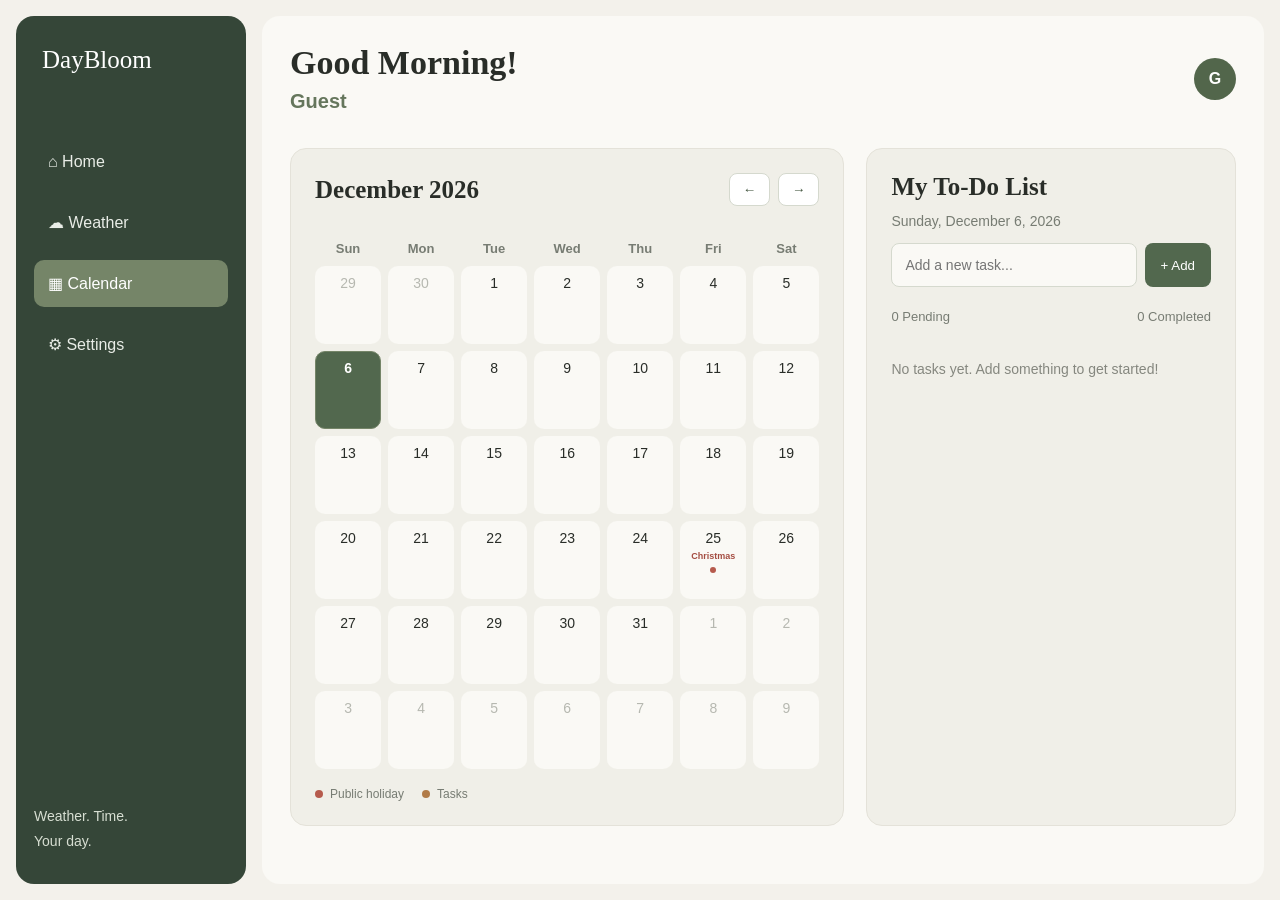
==== calendar.html @ a778349d "Add files via upload" ====
<!DOCTYPE html>
<html lang="en">
<head>
    <meta charset="UTF-8">
    <meta name="viewport" content="width=device-width, initial-scale=1.0">

    <title>DayBloom | Calendar</title>

    <link rel="stylesheet" href="style.css">

    <style>
        .calendar-layout {
            display: grid;
            grid-template-columns: minmax(0, 1.5fr) minmax(260px, 1fr);
            gap: 22px;
            margin-top: 35px;
        }

        .calendar-panel,
        .todo-panel {
            background: #F0EFE8;
            border: 1px solid #E4E2D9;
            border-radius: 16px;
            padding: 24px;
        }

        .calendar-heading {
            display: flex;
            justify-content: space-between;
            align-items: center;
            gap: 12px;
            margin-bottom: 25px;
        }

        .calendar-heading h2,
        .todo-panel h2 {
            font-family: Georgia, serif;
            font-size: 25px;
        }

        .month-controls {
            display: flex;
            gap: 8px;
        }

        .month-controls button {
            border: 1px solid #D5D9CE;
            background: white;
            border-radius: 8px;
            padding: 8px 13px;
            cursor: pointer;
            color: #40533D;
        }

        .weekdays,
        .calendar-grid {
            display: grid;
            grid-template-columns: repeat(7, minmax(0, 1fr));
            gap: 7px;
        }

        .weekdays div {
            text-align: center;
            color: #777C73;
            font-size: 13px;
            padding: 10px 0;
            font-weight: bold;
        }

        .calendar-day {
            min-height: 78px;
            border: 1px solid transparent;
            border-radius: 10px;
            background: #FAF9F5;
            cursor: pointer;
            text-align: center;
            padding: 8px 3px;
            color: #292D28;

            display: flex;
            flex-direction: column;
            align-items: center;
            gap: 5px;
        }

        .calendar-day:hover {
            background: #E0E6D9;
        }

        .calendar-day.today {
            border-color: #758568;
            font-weight: bold;
        }

        .calendar-day.selected {
            background: #52684E;
            color: white;
        }

        .calendar-day.other-month {
            color: #B6B8B0;
        }

        .day-number {
            font-size: 14px;
        }

        /* HOLIDAY NAME INSIDE DATE BOX */

        .holiday-label {
            display: block;
            width: 100%;
            font-size: 9px;
            line-height: 1.2;
            color: #A44D42;
            font-weight: bold;
            text-align: center;
            overflow-wrap: anywhere;
        }

        .calendar-day.selected .holiday-label {
            color: white;
        }

        .day-markers {
            display: flex;
            align-items: center;
            justify-content: center;
            gap: 4px;
            min-height: 7px;
        }

        .task-dot,
        .holiday-dot {
            display: inline-block;
            width: 6px;
            height: 6px;
            border-radius: 50%;
        }

        .task-dot {
            background: #B17B48;
        }

        .holiday-dot {
            background: #B65B4D;
        }

        .calendar-day.selected .task-dot,
        .calendar-day.selected .holiday-dot {
            background: white;
        }

        /* CALENDAR LEGEND */

        .holiday-legend {
            display: flex;
            flex-wrap: wrap;
            gap: 18px;
            margin-top: 18px;
            color: #777C73;
            font-size: 12px;
        }

        .legend-item {
            display: flex;
            align-items: center;
            gap: 7px;
        }

        .legend-dot {
            width: 8px;
            height: 8px;
            border-radius: 50%;
        }

        .legend-holiday {
            background: #B65B4D;
        }

        .legend-task {
            background: #B17B48;
        }

        /* SELECTED DATE */

        .selected-date {
            color: #777C73;
            margin: 12px 0 14px;
            font-size: 14px;
        }

        /* HOLIDAY INFORMATION */

        .holiday-info {
            display: none;
            background: #F7E9E4;
            border-left: 4px solid #B65B4D;
            color: #783F36;
            padding: 13px;
            border-radius: 9px;
            margin-bottom: 20px;
            font-size: 14px;
            line-height: 1.5;
        }

        .holiday-info.visible {
            display: block;
        }

        .holiday-info strong {
            display: block;
            margin-bottom: 3px;
        }

        /* TO-DO FORM */

        .todo-form {
            display: flex;
            gap: 8px;
        }

        .todo-form input {
            flex: 1;
            min-width: 0;
            padding: 13px;
            border: 1px solid #D5D9CE;
            border-radius: 8px;
            background: #FAF9F5;
            font-size: 14px;
        }

        .todo-form button {
            padding: 12px 16px;
            border: none;
            background: #52684E;
            color: white;
            border-radius: 8px;
            cursor: pointer;
        }

        .todo-form button:hover {
            background: #354638;
        }

        .task-summary {
            display: flex;
            justify-content: space-between;
            gap: 10px;
            margin: 22px 0;
            font-size: 13px;
            color: #777C73;
        }

        .task-list {
            display: flex;
            flex-direction: column;
            gap: 10px;
        }

        .task-item {
            display: flex;
            align-items: center;
            gap: 10px;
            background: #FAF9F5;
            padding: 13px;
            border-radius: 9px;
        }

        .task-item input {
            width: 17px;
            height: 17px;
            accent-color: #52684E;
            cursor: pointer;
            flex-shrink: 0;
        }

        .task-text {
            flex: 1;
            overflow-wrap: anywhere;
            font-size: 14px;
        }

        .task-item.completed .task-text {
            text-decoration: line-through;
            color: #999B93;
        }

        .delete-task {
            border: none;
            background: transparent;
            color: #A44D42;
            cursor: pointer;
            font-size: 19px;
        }

        .empty-tasks {
            color: #85877F;
            font-size: 14px;
            line-height: 1.6;
            padding: 12px 0;
        }

        @media (max-width: 850px) {
            .calendar-layout {
                grid-template-columns: 1fr;
            }
        }

        @media (max-width: 450px) {
            .calendar-panel,
            .todo-panel {
                padding: 14px;
            }

            .calendar-day {
                min-height: 65px;
                font-size: 13px;
            }

            .holiday-label {
                font-size: 8px;
            }

            .weekdays div {
                font-size: 11px;
            }

            .todo-form {
                flex-direction: column;
            }
        }
    </style>
</head>

<body>

<div class="app-container">

    <aside class="sidebar">

        <div class="logo">DayBloom</div>

        <nav>
            <a href="index.html" class="nav-link">⌂ Home</a>
            <a href="weather.html" class="nav-link">☁ Weather</a>
            <a href="calendar.html" class="nav-link active">▦ Calendar</a>
            <a href="settings.html" class="nav-link">⚙ Settings</a>
        </nav>

        <div class="sidebar-bottom">
            <p>Weather. Time.</p>
            <p>Your day.</p>
        </div>

    </aside>

    <main class="main-content">

        <header class="top-header">

            <div>
                <h1 id="greeting">Good Morning!</h1>
                <h2 id="username">Welcome to DayBloom</h2>
            </div>

            <a href="settings.html" style="text-decoration:none;">
                <span class="profile-button" id="headerInitial">D</span>
            </a>

        </header>

        <div class="calendar-layout">

            <section class="calendar-panel">

                <div class="calendar-heading">

                    <h2 id="calendarMonth">Month Year</h2>

                    <div class="month-controls">
                        <button id="prevMonth" type="button">←</button>
                        <button id="nextMonth" type="button">→</button>
                    </div>

                </div>

                <div class="weekdays">
                    <div>Sun</div>
                    <div>Mon</div>
                    <div>Tue</div>
                    <div>Wed</div>
                    <div>Thu</div>
                    <div>Fri</div>
                    <div>Sat</div>
                </div>

                <div id="calendarGrid" class="calendar-grid"></div>

                <div class="holiday-legend">

                    <div class="legend-item">
                        <span class="legend-dot legend-holiday"></span>
                        Public holiday
                    </div>

                    <div class="legend-item">
                        <span class="legend-dot legend-task"></span>
                        Tasks
                    </div>

                </div>

            </section>

            <section class="todo-panel">

                <h2>My To-Do List</h2>

                <p id="selectedDateLabel" class="selected-date"></p>

                <div id="holidayInfo" class="holiday-info">
                    <strong id="holidayName"></strong>
                    <span>Karnataka public holiday – 2026</span>
                </div>

                <form id="todoForm" class="todo-form">

                    <input
                        type="text"
                        id="todoInput"
                        placeholder="Add a new task..."
                        maxlength="100"
                        required
                    >

                    <button type="submit">+ Add</button>

                </form>

                <div class="task-summary">
                    <span id="pendingCount">0 Pending</span>
                    <span id="completedCount">0 Completed</span>
                </div>

                <div id="todoList" class="task-list">
                    <p class="empty-tasks">
                        No tasks yet. Add something to get started!
                    </p>
                </div>

            </section>

        </div>

    </main>

</div>

<script src="script.js"></script>

<script>

// ==========================================
// DAYBLOOM CALENDAR AND TO-DO LIST
// WITH HOLIDAY NAMES
// ==========================================

const calendarGrid =
    document.getElementById("calendarGrid");

const calendarMonth =
    document.getElementById("calendarMonth");

const selectedDateLabel =
    document.getElementById("selectedDateLabel");

const todoForm =
    document.getElementById("todoForm");

const todoInput =
    document.getElementById("todoInput");

const todoList =
    document.getElementById("todoList");

const holidayInfo =
    document.getElementById("holidayInfo");

const holidayName =
    document.getElementById("holidayName");

let currentDate = new Date();

let selectedDate = new Date();

let tasks = JSON.parse(
    localStorage.getItem("daybloomTasks") || "{}"
);

// ==========================================
// KARNATAKA PUBLIC HOLIDAYS - 2026
// ==========================================

const holidays = {

    "2026-01-15": "Makara Sankranti",

    "2026-01-26": "Republic Day",

    "2026-03-19": "Ugadi",

    "2026-03-21": "Id-ul-Fitr",

    "2026-03-31": "Mahavir Jayanti",

    "2026-04-03": "Good Friday",

    "2026-04-14": "Dr. B.R. Ambedkar Jayanti",

    "2026-04-20": "Basava Jayanti and Akshaya Tritiya",

    "2026-05-01": "May Day",

    "2026-05-28": "Bakrid",

    "2026-06-26": "Last Day of Muharram",

    "2026-08-15": "Independence Day",

    "2026-08-26": "Eid-Milad",

    "2026-09-14": "Varasiddhi Vinayaka Vrata",

    "2026-10-02": "Gandhi Jayanti",

    "2026-10-20": "Mahanavami and Ayudha Puja",

    "2026-10-21": "Vijayadashami (Dussehra)",

    "2026-11-01": "Kannada Rajyotsava",

    "2026-11-10": "Balipadyami and Deepavali",

    "2026-11-27": "Kanakadasa Jayanti",

    "2026-12-25": "Christmas"

};

// ==========================================
// DATE KEY
// ==========================================

function dateKey(date) {

    const year = date.getFullYear();

    const month = String(date.getMonth() + 1)
        .padStart(2, "0");

    const day = String(date.getDate())
        .padStart(2, "0");

    return `${year}-${month}-${day}`;

}

// ==========================================
// SAVE TASKS
// ==========================================

function saveTasks() {

    localStorage.setItem(
        "daybloomTasks",
        JSON.stringify(tasks)
    );

}

// ==========================================
// RENDER CALENDAR
// ==========================================

function renderCalendar() {

    calendarGrid.innerHTML = "";

    const year = currentDate.getFullYear();

    const month = currentDate.getMonth();

    calendarMonth.textContent =
        currentDate.toLocaleDateString("en-US", {
            month: "long",
            year: "numeric"
        });

    const firstDay =
        new Date(year, month, 1).getDay();

    const daysInMonth =
        new Date(year, month + 1, 0).getDate();

    const previousMonthDays =
        new Date(year, month, 0).getDate();

    const todayKey = dateKey(new Date());

    const selectedKey = dateKey(selectedDate);

    for (let i = 0; i < 42; i++) {

        let dayNumber;

        let dayDate;

        let otherMonth = false;

        if (i < firstDay) {

            dayNumber =
                previousMonthDays - firstDay + i + 1;

            dayDate =
                new Date(year, month - 1, dayNumber);

            otherMonth = true;

        } else if (i >= firstDay + daysInMonth) {

            dayNumber =
                i - firstDay - daysInMonth + 1;

            dayDate =
                new Date(year, month + 1, dayNumber);

            otherMonth = true;

        } else {

            dayNumber = i - firstDay + 1;

            dayDate =
                new Date(year, month, dayNumber);

        }

        const key = dateKey(dayDate);

        const dayButton =
            document.createElement("button");

        dayButton.type = "button";

        dayButton.className = "calendar-day";

        dayButton.setAttribute(
            "aria-label",
            dayDate.toDateString() +
            (holidays[key] ? ", " + holidays[key] : "")
        );

        // DATE NUMBER

        const number =
            document.createElement("span");

        number.className = "day-number";

        number.textContent = dayNumber;

        dayButton.appendChild(number);

        // HOLIDAY NAME INSIDE DATE BOX

        if (holidays[key]) {

            const holidayLabel =
                document.createElement("span");

            holidayLabel.className = "holiday-label";

            holidayLabel.textContent = holidays[key];

            dayButton.appendChild(holidayLabel);

        }

        // HOLIDAY AND TASK DOTS

        const markers =
            document.createElement("span");

        markers.className = "day-markers";

        // HOLIDAY DOT

        if (holidays[key]) {

            const holidayDot =
                document.createElement("span");

            holidayDot.className = "holiday-dot";

            holidayDot.title = holidays[key];

            markers.appendChild(holidayDot);

        }

        // TASK DOT

        if (tasks[key] && tasks[key].length > 0) {

            const taskDot =
                document.createElement("span");

            taskDot.className = "task-dot";

            taskDot.title = "Tasks";

            markers.appendChild(taskDot);

        }

        dayButton.appendChild(markers);

        // TODAY

        if (key === todayKey) {
            dayButton.classList.add("today");
        }

        // OTHER MONTH

        if (otherMonth) {
            dayButton.classList.add("other-month");
        }

        // SELECTED DATE

        if (key === selectedKey) {
            dayButton.classList.add("selected");
        }

        // SELECT DATE

        dayButton.addEventListener("click", function() {

            selectedDate = new Date(dayDate);

            currentDate = new Date(
                dayDate.getFullYear(),
                dayDate.getMonth(),
                1
            );

            renderCalendar();

            renderTasks();

        });

        calendarGrid.appendChild(dayButton);

    }

}

// ==========================================
// DISPLAY SELECTED DATE AND HOLIDAY
// ==========================================

function renderHoliday() {

    const key = dateKey(selectedDate);

    if (holidays[key]) {

        holidayInfo.classList.add("visible");

        holidayName.textContent =
            "🎉 " + holidays[key];

    } else {

        holidayInfo.classList.remove("visible");

        holidayName.textContent = "";

    }

}

// ==========================================
// RENDER TO-DO LIST
// ==========================================

function renderTasks() {

    const key = dateKey(selectedDate);

    selectedDateLabel.textContent =
        selectedDate.toLocaleDateString("en-US", {
            weekday: "long",
            day: "numeric",
            month: "long",
            year: "numeric"
        });

    renderHoliday();

    todoList.innerHTML = "";

    const dayTasks = tasks[key] || [];

    const pending = dayTasks.filter(
        task => !task.completed
    ).length;

    const completed = dayTasks.filter(
        task => task.completed
    ).length;

    document.getElementById("pendingCount")
        .textContent = `${pending} Pending`;

    document.getElementById("completedCount")
        .textContent = `${completed} Completed`;

    if (dayTasks.length === 0) {

        const empty = document.createElement("p");

        empty.className = "empty-tasks";

        empty.textContent =
            "No tasks yet. Add something to get started!";

        todoList.appendChild(empty);

        return;

    }

    dayTasks.forEach((task, index) => {

        const item =
            document.createElement("div");

        item.className = "task-item";

        if (task.completed) {
            item.classList.add("completed");
        }

        const checkbox =
            document.createElement("input");

        checkbox.type = "checkbox";

        checkbox.checked = task.completed;

        checkbox.addEventListener("change", function() {

            tasks[key][index].completed =
                checkbox.checked;

            saveTasks();

            renderTasks();

        });

        const text =
            document.createElement("span");

        text.className = "task-text";

        text.textContent = task.text;

        const deleteButton =
            document.createElement("button");

        deleteButton.className = "delete-task";

        deleteButton.type = "button";

        deleteButton.textContent = "×";

        deleteButton.addEventListener("click", function() {

            tasks[key].splice(index, 1);

            if (tasks[key].length === 0) {
                delete tasks[key];
            }

            saveTasks();

            renderCalendar();

            renderTasks();

        });

        item.appendChild(checkbox);

        item.appendChild(text);

        item.appendChild(deleteButton);

        todoList.appendChild(item);

    });

}

// ==========================================
// ADD NEW TASK
// ==========================================

todoForm.addEventListener("submit", function(event) {

    event.preventDefault();

    const text = todoInput.value.trim();

    if (!text) return;

    const key = dateKey(selectedDate);

    if (!tasks[key]) {
        tasks[key] = [];
    }

    tasks[key].push({
        text: text,
        completed: false
    });

    saveTasks();

    todoInput.value = "";

    renderCalendar();

    renderTasks();

});

// ==========================================
// PREVIOUS MONTH
// ==========================================

document.getElementById("prevMonth")
    .addEventListener("click", function() {

        currentDate.setDate(1);

        currentDate.setMonth(
            currentDate.getMonth() - 1
        );

        renderCalendar();

    });

// ==========================================
// NEXT MONTH
// ==========================================

document.getElementById("nextMonth")
    .addEventListener("click", function() {

        currentDate.setDate(1);

        currentDate.setMonth(
            currentDate.getMonth() + 1
        );

        renderCalendar();

    });

// ==========================================
// INITIAL DISPLAY
// ==========================================

renderCalendar();

renderTasks();

</script>

</body>
</html>
---- style.css ----
/* =================================
   DAYBLOOM COMPLETE DESIGN
================================= */

* {
    margin: 0;
    padding: 0;
    box-sizing: border-box;
}

body {
    font-family: Arial, sans-serif;
    background: #F3F1EB;
    color: #292D28;
}

.app-container {
    display: flex;
    min-height: 100vh;
    padding: 16px;
    gap: 16px;
}

/* SIDEBAR */

.sidebar {
    width: 230px;
    flex-shrink: 0;
    background: #354638;
    color: white;
    border-radius: 18px;
    padding: 30px 18px;
    display: flex;
    flex-direction: column;
}

.logo {
    font-family: Georgia, serif;
    font-size: 25px;
    margin-bottom: 65px;
    padding-left: 8px;
}

.sidebar nav {
    display: flex;
    flex-direction: column;
    gap: 14px;
}

.nav-link {
    color: #E9EDE7;
    text-decoration: none;
    padding: 14px;
    border-radius: 10px;
    transition: 0.3s;
}

.nav-link:hover,
.nav-link.active {
    background: #758568;
    color: white;
}

.sidebar-bottom {
    margin-top: auto;
    color: #D8DFD3;
    line-height: 1.8;
    font-size: 14px;
}

/* MAIN CONTENT */

.main-content {
    flex: 1;
    min-width: 0;
    padding: 28px;
    background: #FAF9F5;
    border-radius: 18px;
}

.top-header {
    display: flex;
    justify-content: space-between;
    align-items: center;
}

.top-header h1 {
    font-family: Georgia, serif;
    font-size: 34px;
}

.top-header h2 {
    font-size: 20px;
    color: #65765C;
    margin-top: 8px;
}

.profile-button {
    width: 42px;
    height: 42px;
    border-radius: 50%;
    display: flex;
    align-items: center;
    justify-content: center;
    background: #52664B;
    color: white;
    font-weight: bold;
}

.welcome-section {
    margin-top: 65px;
    margin-bottom: 35px;
}

.welcome-section h2 {
    font-family: Georgia, serif;
    font-size: 29px;
    margin-bottom: 12px;
}

.welcome-section p {
    color: #777C73;
    line-height: 1.7;
}

/* HOME CARDS */

.feature-grid {
    display: grid;
    grid-template-columns: repeat(2, minmax(0, 1fr));
    gap: 24px;
}

.feature-card {
    background: #F0EFE8;
    border: 1px solid #E4E2D9;
    border-radius: 16px;
    padding: 30px;
    min-height: 250px;
    transition: 0.3s;
}

.feature-card:hover {
    transform: translateY(-4px);
    box-shadow: 0 8px 24px #00000010;
}

.card-icon {
    font-size: 35px;
    color: #52664B;
    margin-bottom: 20px;
}

.feature-card h3 {
    font-family: Georgia, serif;
    font-size: 24px;
    margin-bottom: 12px;
}

.feature-card p {
    color: #777C73;
    line-height: 1.7;
    margin-bottom: 22px;
}

.action-button {
    display: inline-block;
    background: #53684D;
    color: white;
    text-decoration: none;
    padding: 12px 20px;
    border-radius: 9px;
}

.action-button:hover {
    background: #354638;
}

footer {
    margin-top: 65px;
    color: #85877F;
    font-size: 13px;
}

/* WEATHER LOCATION BUTTONS */

.location-section {
    display: flex;
    gap: 15px;
    margin: 30px 0;
    flex-wrap: wrap;
}

.location-button {
    padding: 14px 22px;
    border-radius: 10px;
    border: 1px solid #D5D9CE;
    background: white;
    color: #40533D;
    font-size: 14px;
    cursor: pointer;
    transition: 0.3s;
}

.location-button:hover {
    background: #E5E9DF;
}

/* CURRENT WEATHER CARD */

.weather-main-card {
    background: linear-gradient(120deg, #52684E, #87977B);
    color: white;
    border-radius: 18px;
    padding: 35px;
    display: flex;
    justify-content: space-between;
    align-items: center;
    gap: 25px;
    flex-wrap: wrap;
    box-shadow: 0 8px 25px #00000012;
}

.weather-left {
    min-width: 0;
    flex: 1;
}

.weather-left h2 {
    font-family: Georgia, serif;
    font-size: 26px;
    margin-bottom: 8px;
    overflow-wrap: anywhere;
}

.weather-left p {
    color: #E8EDE5;
    margin-top: 10px;
}

.temperature {
    display: flex;
    align-items: center;
    gap: 25px;
    margin: 25px 0;
}

#temperature {
    font-family: Georgia, serif;
    font-size: 65px;
}

#weatherIcon {
    font-size: 55px;
}

.weather-details {
    min-width: 230px;
    padding: 22px;
    background: #FFFFFF20;
    border-radius: 14px;
}

.weather-details p {
    display: flex;
    justify-content: space-between;
    gap: 15px;
    margin: 15px 0;
    color: white;
}

/* WEATHER SECTIONS */

.weather-section {
    margin-top: 38px;
}

.weather-section h2 {
    font-family: Georgia, serif;
    font-size: 24px;
    margin-bottom: 20px;
}

.section-heading {
    display: flex;
    justify-content: space-between;
    align-items: center;
    gap: 15px;
}

.section-heading select {
    padding: 10px 15px;
    border: 1px solid #D5D9CE;
    border-radius: 8px;
    background: white;
    color: #40533D;
}

/* GRAPH */

.chart-card {
    width: 100%;
    max-width: 650px;
    height: 360px;
    padding: 20px;
    background: #F0EFE8;
    border: 1px solid #E4E2D9;
    border-radius: 16px;
    position: relative;
}

/* FORECAST */

.forecast-grid {
    display: grid;
    grid-template-columns: repeat(5, minmax(0, 1fr));
    gap: 14px;
}

.forecast-card {
    text-align: center;
    padding: 22px 10px;
    background: #F0EFE8;
    border: 1px solid #E4E2D9;
    border-radius: 13px;
}

.forecast-card p {
    color: #777C73;
    margin: 10px 0;
}

.forecast-icon {
    font-size: 30px;
    margin: 12px 0;
}

/* HIGHLIGHTS */

.highlights-grid {
    display: grid;
    grid-template-columns: repeat(4, minmax(0, 1fr));
    gap: 15px;
}

.highlight-card {
    padding: 22px 12px;
    text-align: center;
    background: #F0EFE8;
    border-radius: 13px;
    border: 1px solid #E4E2D9;
}

.highlight-card span {
    font-size: 25px;
}

.highlight-card p {
    margin: 12px 0;
    color: #777C73;
    font-size: 14px;
}

.highlight-card h3 {
    font-size: 19px;
    color: #40533D;
}

/* MAP MODAL */

.map-modal {
    display: none;
    position: fixed;
    inset: 0;
    z-index: 1000;
    background: #172018B8;
    justify-content: center;
    align-items: center;
    padding: 20px;
}

.map-modal.show {
    display: flex;
}

.map-box {
    width: 100%;
    max-width: 950px;
    background: #FAF9F5;
    border-radius: 18px;
    padding: 22px;
    box-shadow: 0 15px 50px #00000030;
}

.map-header,
.map-footer {
    display: flex;
    justify-content: space-between;
    align-items: center;
    gap: 15px;
}

.map-header {
    margin-bottom: 15px;
}

.map-header h2 {
    font-family: Georgia, serif;
    font-size: 23px;
}

.map-header p,
.map-footer p {
    color: #777C73;
    margin-top: 7px;
}

.close-button {
    border: none;
    background: #EAE9E1;
    border-radius: 50%;
    width: 38px;
    height: 38px;
    cursor: pointer;
    flex-shrink: 0;
}

/* IMPORTANT: MAP INTERACTION */

#map {
    height: 430px;
    width: 100%;
    border-radius: 12px;
    position: relative;
    z-index: 1;
    cursor: grab;
    pointer-events: auto;
    touch-action: none;
    overflow: hidden;
}

#map:active {
    cursor: grabbing;
}

.leaflet-container {
    font-family: Arial, sans-serif;
    pointer-events: auto;
}

.leaflet-pane,
.leaflet-tile-pane,
.leaflet-overlay-pane,
.leaflet-marker-pane,
.leaflet-control-container {
    pointer-events: auto;
}

.confirm-button {
    padding: 13px 22px;
    background: #52684E;
    color: white;
    border: none;
    border-radius: 9px;
    cursor: pointer;
}

.confirm-button:hover {
    background: #354638;
}

.map-footer {
    margin-top: 18px;
}

/* MOBILE RESPONSIVENESS */

@media (max-width: 750px) {

    .app-container {
        flex-direction: column;
        padding: 10px;
    }

    .sidebar {
        width: 100%;
        padding: 18px;
    }

    .logo {
        margin-bottom: 20px;
    }

    .sidebar nav {
        flex-direction: row;
        flex-wrap: wrap;
    }

    .sidebar-bottom {
        display: none;
    }

    .main-content {
        padding: 20px;
    }

    .top-header h1 {
        font-size: 26px;
    }

    .welcome-section {
        margin-top: 35px;
    }

    .feature-grid {
        grid-template-columns: 1fr;
    }

    .weather-main-card {
        padding: 22px;
    }

    .weather-details {
        width: 100%;
    }

    .forecast-grid {
        grid-template-columns: repeat(2, minmax(0, 1fr));
    }

    .highlights-grid {
        grid-template-columns: repeat(2, minmax(0, 1fr));
    }

    .chart-card {
        height: 320px;
    }

    .map-modal {
        padding: 8px;
    }

    .map-box {
        padding: 12px;
    }

    #map {
        height: 55vh;
        min-height: 300px;
    }

    .map-footer {
        flex-direction: column;
        align-items: stretch;
    }
}
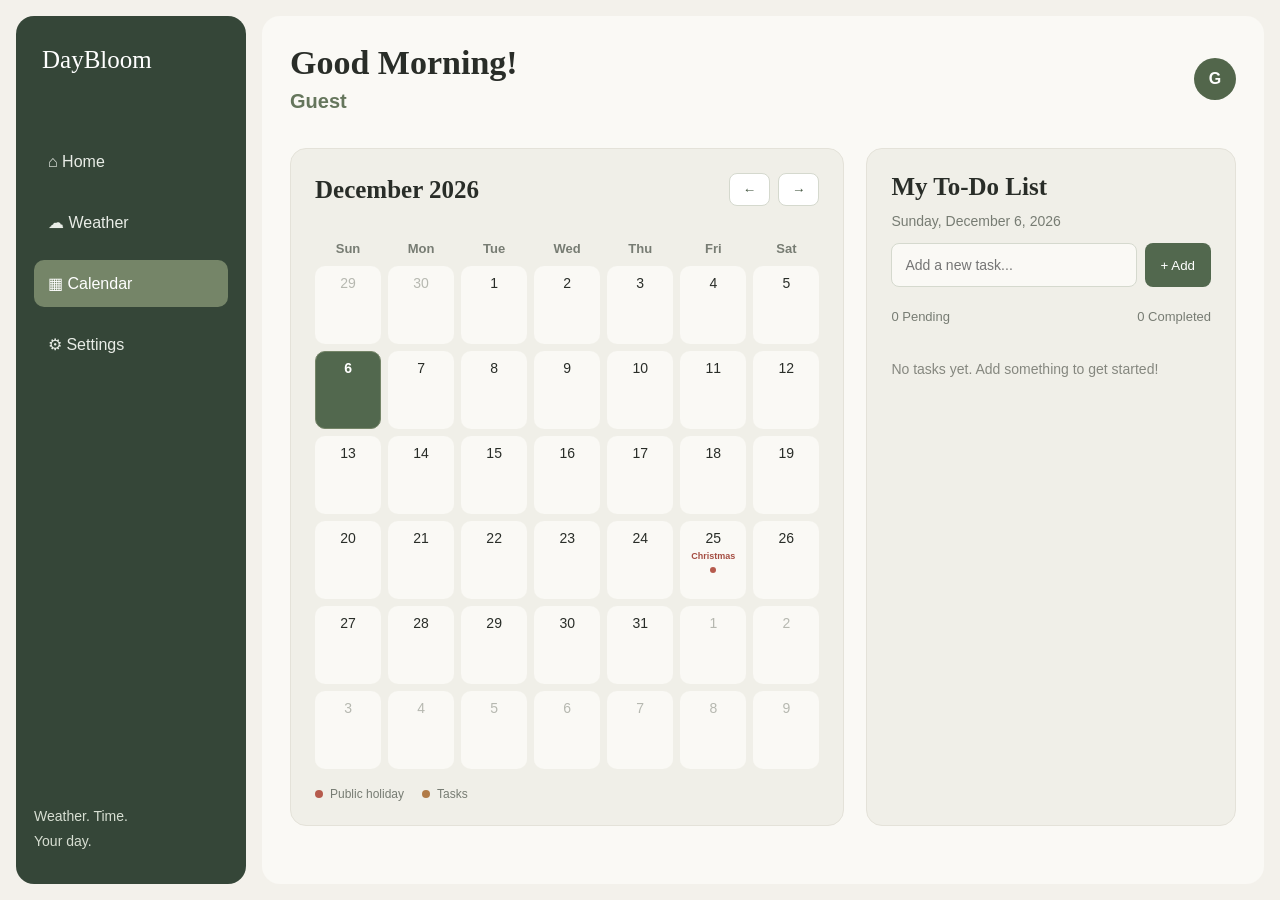
==== commit c51b5442: "Update print statement from 'Hello' to 'Goodbye'" ====
--- a/calendar.html
+++ b/calendar.html
@@ -6,6 +6,11 @@
     <meta name="viewport" content="width=device-width, initial-scale=1.0">
 
     <title>DayBloom | Calendar</title>
+
+    <meta name="theme-color" content="#6f8f78">
+    <link rel="manifest" href="manifest.json">
+    <link rel="icon" type="image/png" sizes="192x192" href="icons/icon-192.png">
+    <link rel="apple-touch-icon" href="icons/icon-192.png">
 
     <link rel="stylesheet" href="style.css">
 
@@ -77,7 +82,6 @@
             text-align: center;
             padding: 8px 3px;
             color: #292D28;
-
             display: flex;
             flex-direction: column;
             align-items: center;
@@ -105,8 +109,6 @@
         .day-number {
             font-size: 14px;
         }
-
-        /* HOLIDAY NAME INSIDE DATE BOX */
 
         .holiday-label {
             display: block;
@@ -152,8 +154,6 @@
             background: white;
         }
 
-        /* CALENDAR LEGEND */
-
         .holiday-legend {
             display: flex;
             flex-wrap: wrap;
@@ -183,15 +183,11 @@
             background: #B17B48;
         }
 
-        /* SELECTED DATE */
-
         .selected-date {
             color: #777C73;
             margin: 12px 0 14px;
             font-size: 14px;
         }
-
-        /* HOLIDAY INFORMATION */
 
         .holiday-info {
             display: none;
@@ -214,8 +210,6 @@
             margin-bottom: 3px;
         }
 
-        /* TO-DO FORM */
-
         .todo-form {
             display: flex;
             gap: 8px;
@@ -506,45 +500,25 @@
 const holidays = {
 
     "2026-01-15": "Makara Sankranti",
-
     "2026-01-26": "Republic Day",
-
     "2026-03-19": "Ugadi",
-
     "2026-03-21": "Id-ul-Fitr",
-
     "2026-03-31": "Mahavir Jayanti",
-
     "2026-04-03": "Good Friday",
-
     "2026-04-14": "Dr. B.R. Ambedkar Jayanti",
-
     "2026-04-20": "Basava Jayanti and Akshaya Tritiya",
-
     "2026-05-01": "May Day",
-
     "2026-05-28": "Bakrid",
-
     "2026-06-26": "Last Day of Muharram",
-
     "2026-08-15": "Independence Day",
-
     "2026-08-26": "Eid-Milad",
-
     "2026-09-14": "Varasiddhi Vinayaka Vrata",
-
     "2026-10-02": "Gandhi Jayanti",
-
     "2026-10-20": "Mahanavami and Ayudha Puja",
-
     "2026-10-21": "Vijayadashami (Dussehra)",
-
     "2026-11-01": "Kannada Rajyotsava",
-
     "2026-11-10": "Balipadyami and Deepavali",
-
     "2026-11-27": "Kanakadasa Jayanti",
-
     "2026-12-25": "Christmas"
 
 };
@@ -663,8 +637,6 @@
             (holidays[key] ? ", " + holidays[key] : "")
         );
 
-        // DATE NUMBER
-
         const number =
             document.createElement("span");
 
@@ -674,8 +646,6 @@
 
         dayButton.appendChild(number);
 
-        // HOLIDAY NAME INSIDE DATE BOX
-
         if (holidays[key]) {
 
             const holidayLabel =
@@ -689,15 +659,11 @@
 
         }
 
-        // HOLIDAY AND TASK DOTS
-
         const markers =
             document.createElement("span");
 
         markers.className = "day-markers";
 
-        // HOLIDAY DOT
-
         if (holidays[key]) {
 
             const holidayDot =
@@ -711,8 +677,6 @@
 
         }
 
-        // TASK DOT
-
         if (tasks[key] && tasks[key].length > 0) {
 
             const taskDot =
@@ -728,25 +692,17 @@
 
         dayButton.appendChild(markers);
 
-        // TODAY
-
         if (key === todayKey) {
             dayButton.classList.add("today");
         }
 
-        // OTHER MONTH
-
         if (otherMonth) {
             dayButton.classList.add("other-month");
         }
 
-        // SELECTED DATE
-
         if (key === selectedKey) {
             dayButton.classList.add("selected");
         }
-
-        // SELECT DATE
 
         dayButton.addEventListener("click", function() {
 
@@ -953,13 +909,11 @@
 });
 
 // ==========================================
-// PREVIOUS MONTH
+// MONTH NAVIGATION
 // ==========================================
 
 document.getElementById("prevMonth")
     .addEventListener("click", function() {
-
-        currentDate.setDate(1);
 
         currentDate.setMonth(
             currentDate.getMonth() - 1
@@ -969,14 +923,8 @@
 
     });
 
-// ==========================================
-// NEXT MONTH
-// ==========================================
-
 document.getElementById("nextMonth")
     .addEventListener("click", function() {
-
-        currentDate.setDate(1);
 
         currentDate.setMonth(
             currentDate.getMonth() + 1
@@ -997,4 +945,4 @@
 </script>
 
 </body>
-</html>+</html>
